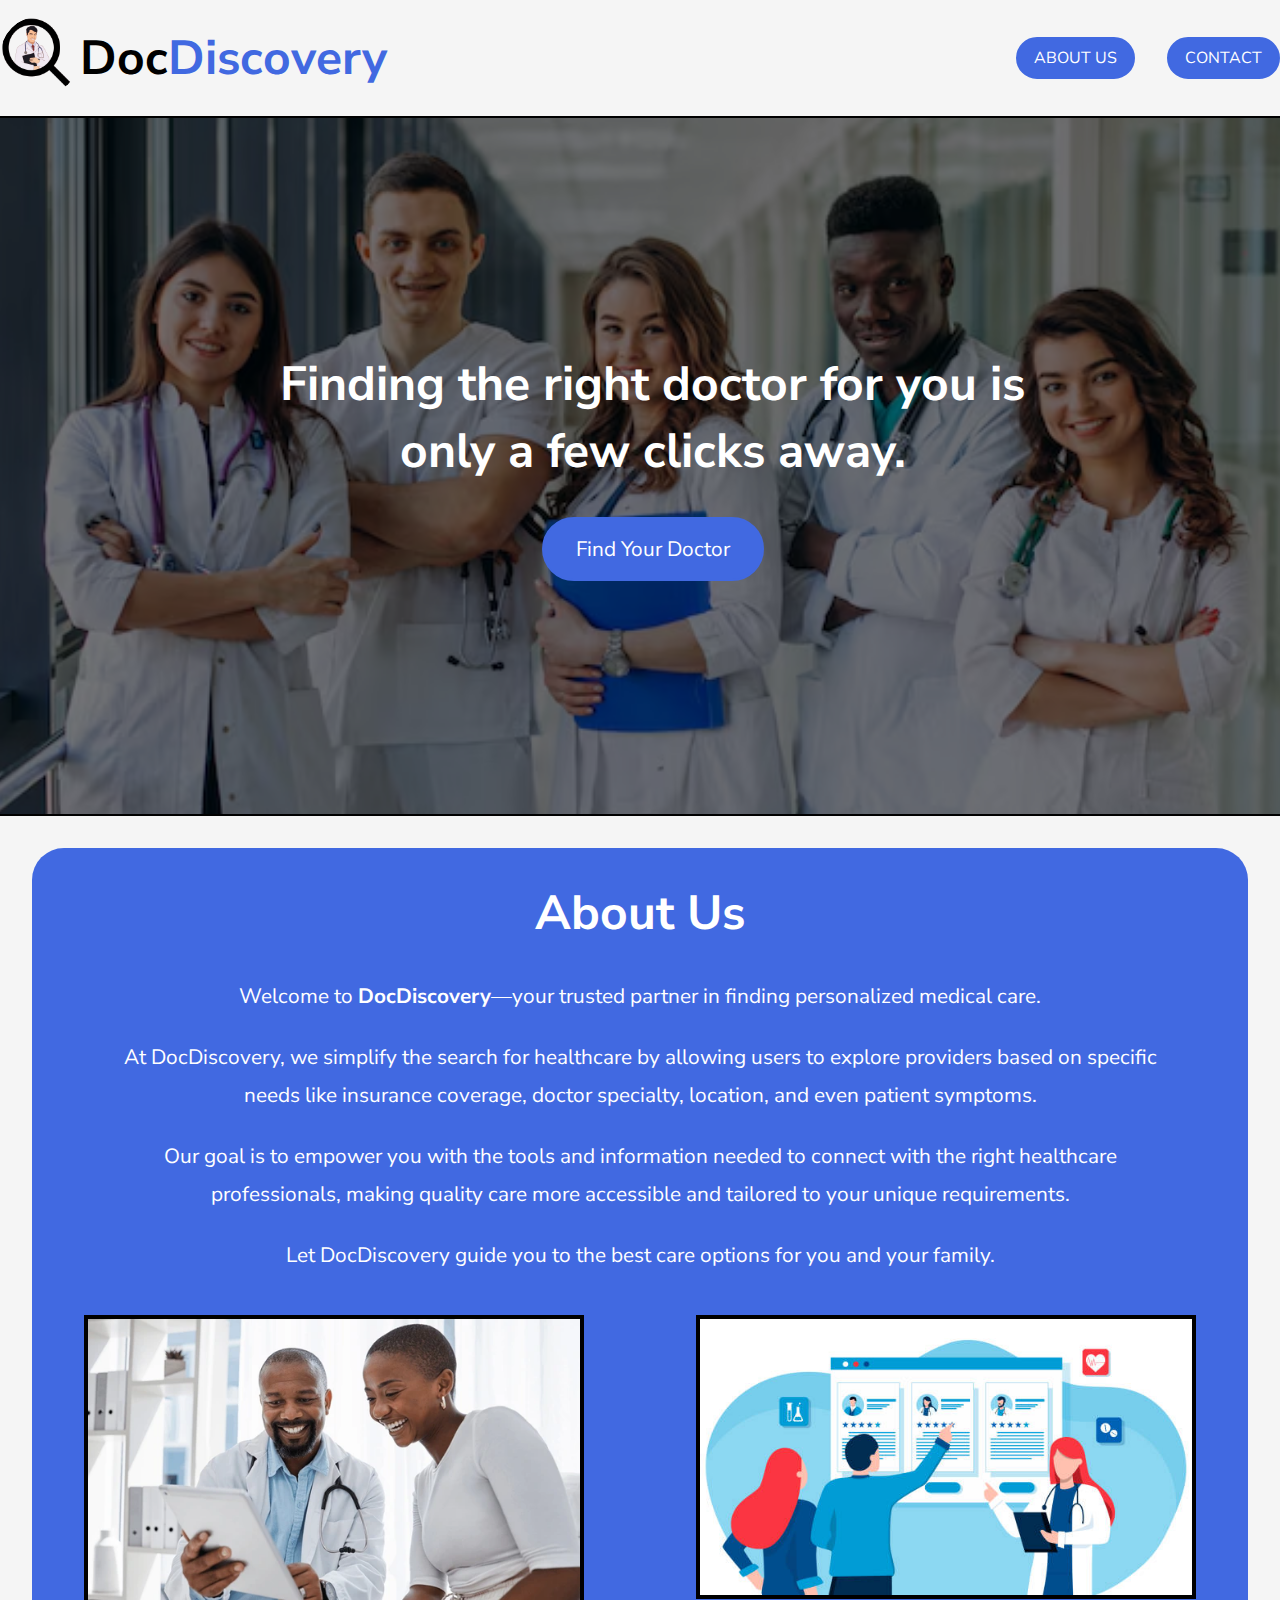
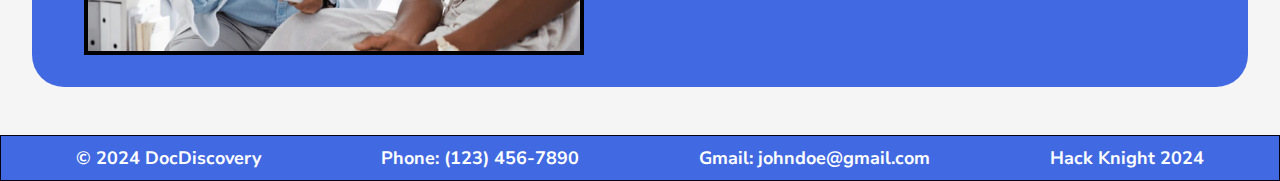
==== index.html @ 991cdf0a "Add completed html, css, and js files with completed functionality" ====
<!DOCTYPE html>
<html lang="en">
<head>
  <meta charset="UTF-8">
  <meta name="viewport" content="width=device-width, initial-scale=1.0">
  <title>DocDiscovery</title>
  <link rel="preconnect" href="https://fonts.googleapis.com">
  <link rel="preconnect" href="https://fonts.gstatic.com" crossorigin>
  <link href="https://fonts.googleapis.com/css2?family=Nunito+Sans:ital,opsz,wght@0,6..12,200..1000;1,6..12,200..1000&display=swap" rel="stylesheet">
  <link rel="stylesheet" href="styles.css">
</head>
<body>
  <div class="main-container">
    <div class = "navbar">
      <div class = "title">
        <div class = "left">
          <a href = "index.html"><img src = "images/docdiscoverylogo__1_-removebg-preview.png"></a>
          <a href = "index.html"><h1 class = "first-part">Doc</h1></a>
          <a href = "index.html"><h1 class = "second-part">Discovery</h1></a>
        </div>
        <div class = "right">
          <a href = "#about" style = "scroll-behavior: smooth;"><button class = "about-us">ABOUT US</button></a>
          <a href = "#bottom" ><button class = "contact">CONTACT</button></a>
        </div>
      </div>
    </div>
    <div class = "center-container">
      <div class = "info">
        <h2>Finding the right doctor for you is only a few clicks away.</h2> 
        <a href = "search.html"><button class = "enter">Find Your Doctor</button></a>
      </div>
      <div class = "about" id = "about">
        <div class = "about-left">
          <h1>About Us</h1>
      
          <p>Welcome to <strong>DocDiscovery</strong>—your trusted partner in finding personalized medical care.</p>
          
          <p>At DocDiscovery, we simplify the search for healthcare by allowing users to explore providers based on specific needs like insurance coverage, doctor specialty, location, and even patient symptoms.</p>
          
          <p>Our goal is to empower you with the tools and information needed to connect with the right healthcare professionals, making quality care more accessible and tailored to your unique requirements.</p>
          
          <p>Let DocDiscovery guide you to the best care options for you and your family.</p>
        </div>
        <div class = "about-right">
          <img src = "images/doctorfind.webp">
          <img src = "images/doctorsearch.jpeg">
        </div>
      </div>
    </div>
    <footer>
      <div class="bottom" id = "bottom">
        <h2>&copy; 2024 DocDiscovery  </h2>
        <h2> Phone: (123) 456-7890 </h2>
        <h2> Gmail: johndoe@gmail.com </h2>
        <h2> Hack Knight 2024 </h2>
      </div>
    </footer>
  </div>
  <script type="module" src="js/auth.js"></script>
</body>
</html>
---- styles.css ----
* {
    margin: 0;
    padding: 0;
    box-sizing: border-box;
}

body {
    display: flex;
    width: 100%;
    min-height: 100vh;
    overflow-x: hidden;
    background-color: whitesmoke;
    justify-content: center;
    align-items: center;
}

.main-container {
    display: flex;
    flex-direction: column;
    width: 100%;
    gap: 1em;
    /* padding: 1rem; */
}

.navbar {
    display: flex;
    width: 100%;
    max-width: 1400px;
    margin: 0 auto;
    height: auto;
}

.title {
    display: flex;
    align-items: center;
    justify-content: space-between;
    width: 100%;
    margin-top:1em;
}

.left {
    display: inline-flex;
    align-items: center;
}

.title img {
    width: 5rem;
    height: 5rem;
    clip-path: circle();
    border-radius: 50%;
    object-fit: cover;
}

.right {
    display: flex;
    gap: 2em;
    
}

.right button {
    font-family: "Nunito Sans", sans-serif;
    background: #4169E1;
    border: 2px solid hsl(225, 73%, 57%);
    color: white;
    font-size: 1rem;
    cursor: pointer;
    padding: 0.5rem 1rem;
    transition: opacity 0.3s ease;
    border-radius: 2em;

}

.right button:hover {
    border: 2px solid #4169E1;
    color: #4169E1;
    background-color: white;
    opacity: 0.8;
}

.title h1 {
    font-family: "Nunito Sans", sans-serif;
    font-size: 3rem;
    font-weight: 700;
}

.left a {
    text-decoration: none;
}

.first-part {
    color: black;
    text-decoration: none;
}

.first-part a {
    text-decoration: none;
}

.second-part {
    color: #4169E1;
    text-decoration: none;
}

.second-part a {
    text-decoration: none;
}

.center-container {
    display: flex;
    flex-direction: column;
    gap: 2em;
    padding: 2em;
    padding-top: 0em;
}

.info {
    position: relative;
    width: 110%;
    height: 700px; /* Fixed height */
    text-align: center;
    display: flex;
    flex-direction: column;
    align-items: center;
    justify-content: center;
    background-image: url('images/doctors.png');
    background-size: cover;
    background-position: center;
    background-repeat: no-repeat;
    background-position-y:15% ; 
    margin-left: -3em;
    border: 2px solid black;
    padding: 0; 
}

.info::before {
    content: '';
    position: absolute;
    top: 0;
    left: 0;
    width: 100%;
    height: 100%;
    background: rgba(0, 0, 0, 0.5);
}

.info h2 {
    font-family: "Nunito Sans", sans-serif;
    font-size: 3rem;
    line-height: 1.4;
    color: white;
    position: relative;
    z-index: 1;
    max-width: 800px;
    margin-bottom: 2rem;
}

/* Added styles for the button in center-container */
.info button {
    font-family: "Nunito Sans", sans-serif;
    padding: 1rem 2rem;
    background-color: #4169E1;
    color: white;
    border: none;
    border-radius: 8px;
    cursor: pointer;
    font-size: 1.3rem;
    position: relative;
    z-index: 3;
    border: 2px solid #4169E1;
    border-radius: 2em;
}

.info button:hover {
    border: 2px solid #4169E1;
    color: #4169E1;
    background-color: whitesmoke;
    opacity: 0.8;
}

.about {
    display: flex;
    padding: 2rem;
    text-align: center;
    justify-content: center;
    align-items: center;
    flex-direction: column;
    gap: 1em;
    background-color: #4169E1;
    border-radius: 2em;
    color: white;
}

.about h1 {
    font-family: "Nunito Sans", sans-serif;
    font-size: 3rem;
    margin-bottom: 2rem;
}

.about p {
    font-family: "Nunito Sans", sans-serif;
    font-size: 1.3rem;
    line-height: 1.8;
    max-width: 1050px;
    margin-bottom: 1.5rem;
}

.about-right {
    display: flex;
    gap: 7em;
}

.about-right img {
    border: 4px solid black;
    width: 500px;
    height: 90%;
}
footer{
    display: flex;
    justify-content: center;
    align-items: center;
    margin-top: auto;
    border: 1px solid rgb(6, 1, 21);
    box-sizing: border-box; /* Ensures padding does not affect width */
    width: 100%;
    background-color: #4169E1;
    gap: 5em;
}

.bottom{
    color: rgb(21, 34, 109);
    font-size: 12px;
    display: flex;
    justify-content: space-between;
    gap: 10em;
    color: white;
    font-family: "Nunito Sans", sans-serif;
    padding-top: 10px;
    padding-bottom: 10px;
}
/* Responsive Design */
@media (max-width: 768px) {
    .title {
        gap: 1rem;
    }
    
    .center-container {
        height: 500px;
    }
}

@media (max-width: 480px) {
    .title {
        flex-direction: column;
    }
    
    .right {
        margin-top: 1rem;
    }
    
    .center-container {
        height: 400px;
    }
}
html {
    scroll-behavior:smooth;
}
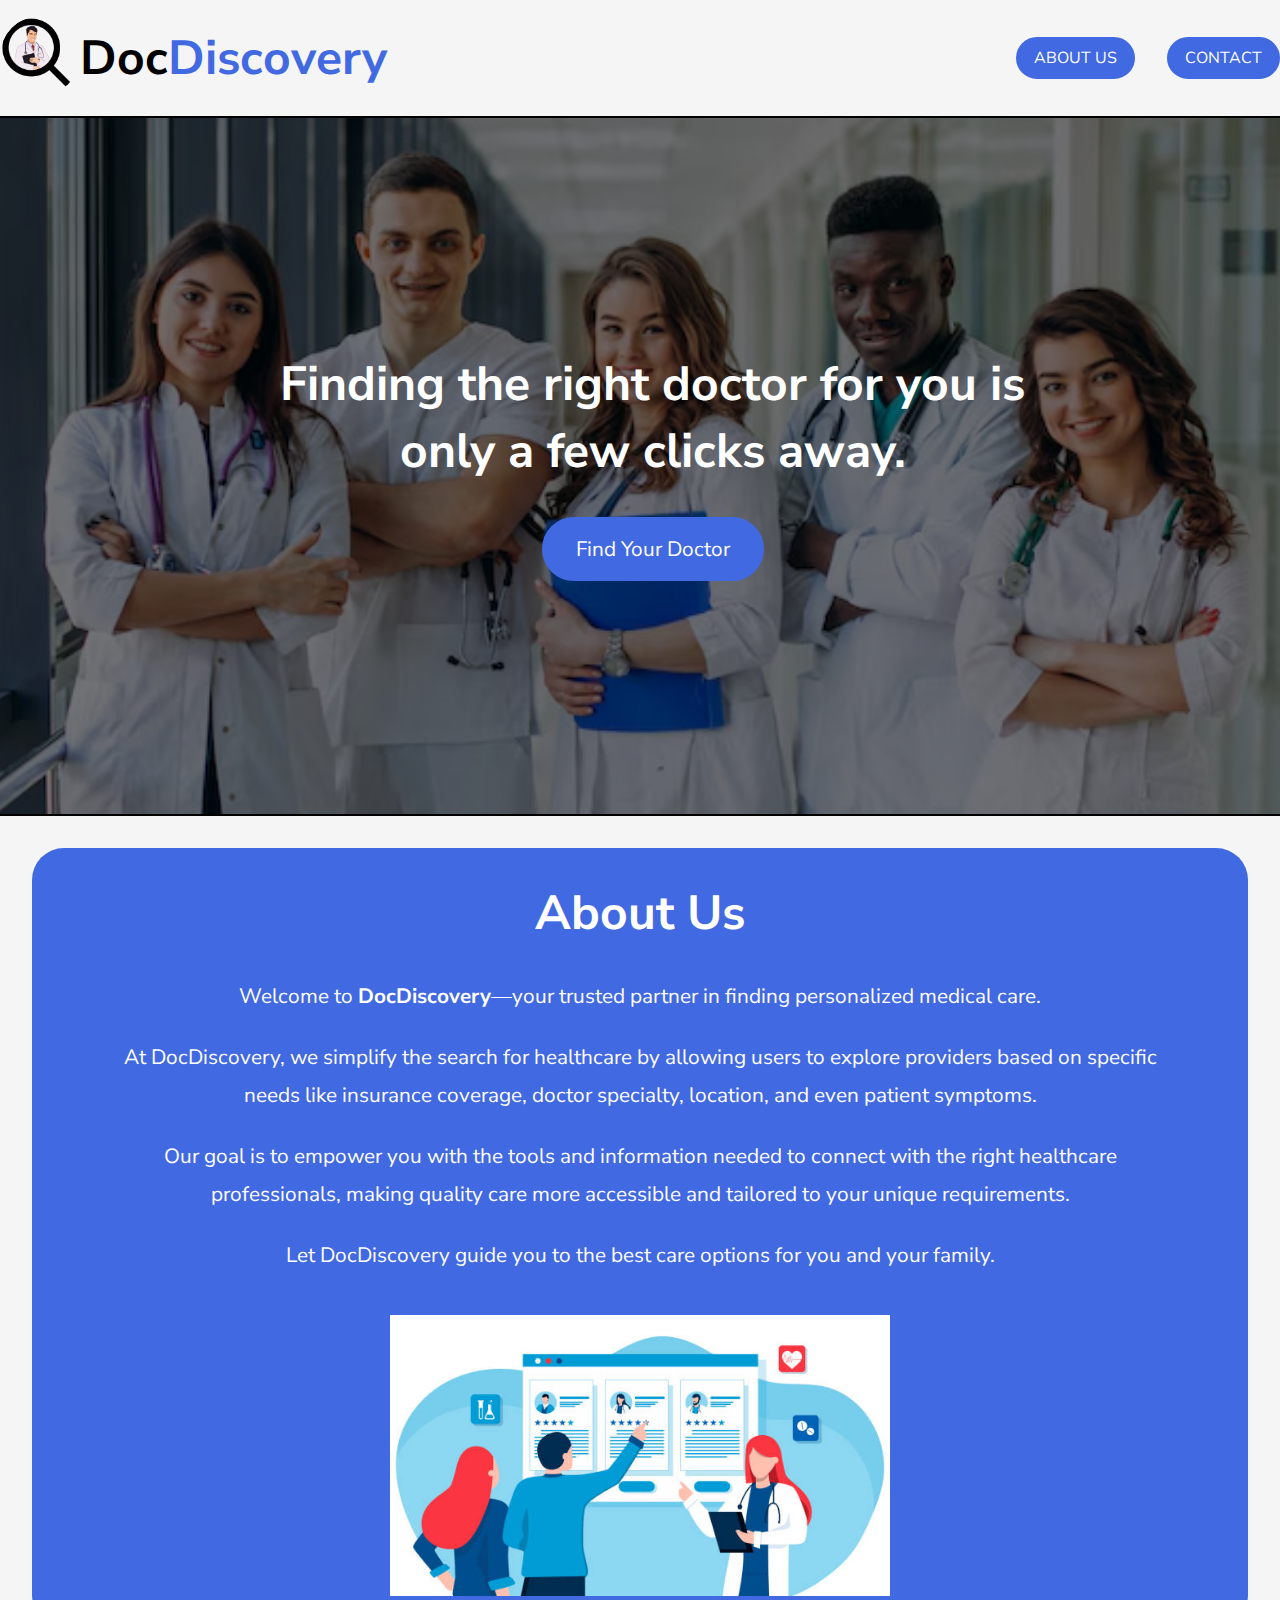
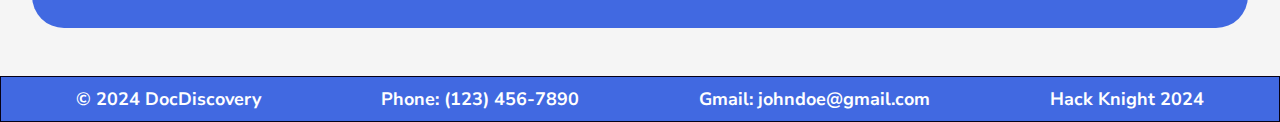
==== commit b4173e30: "Add completed tweaked javascript and css functionality" ====
--- a/index.html
+++ b/index.html
@@ -42,7 +42,6 @@
           <p>Let DocDiscovery guide you to the best care options for you and your family.</p>
         </div>
         <div class = "about-right">
-          <img src = "images/doctorfind.webp">
           <img src = "images/doctorsearch.jpeg">
         </div>
       </div>
--- a/styles.css
+++ b/styles.css
@@ -209,7 +209,6 @@
 }
 
 .about-right img {
-    border: 4px solid black;
     width: 500px;
     height: 90%;
 }
